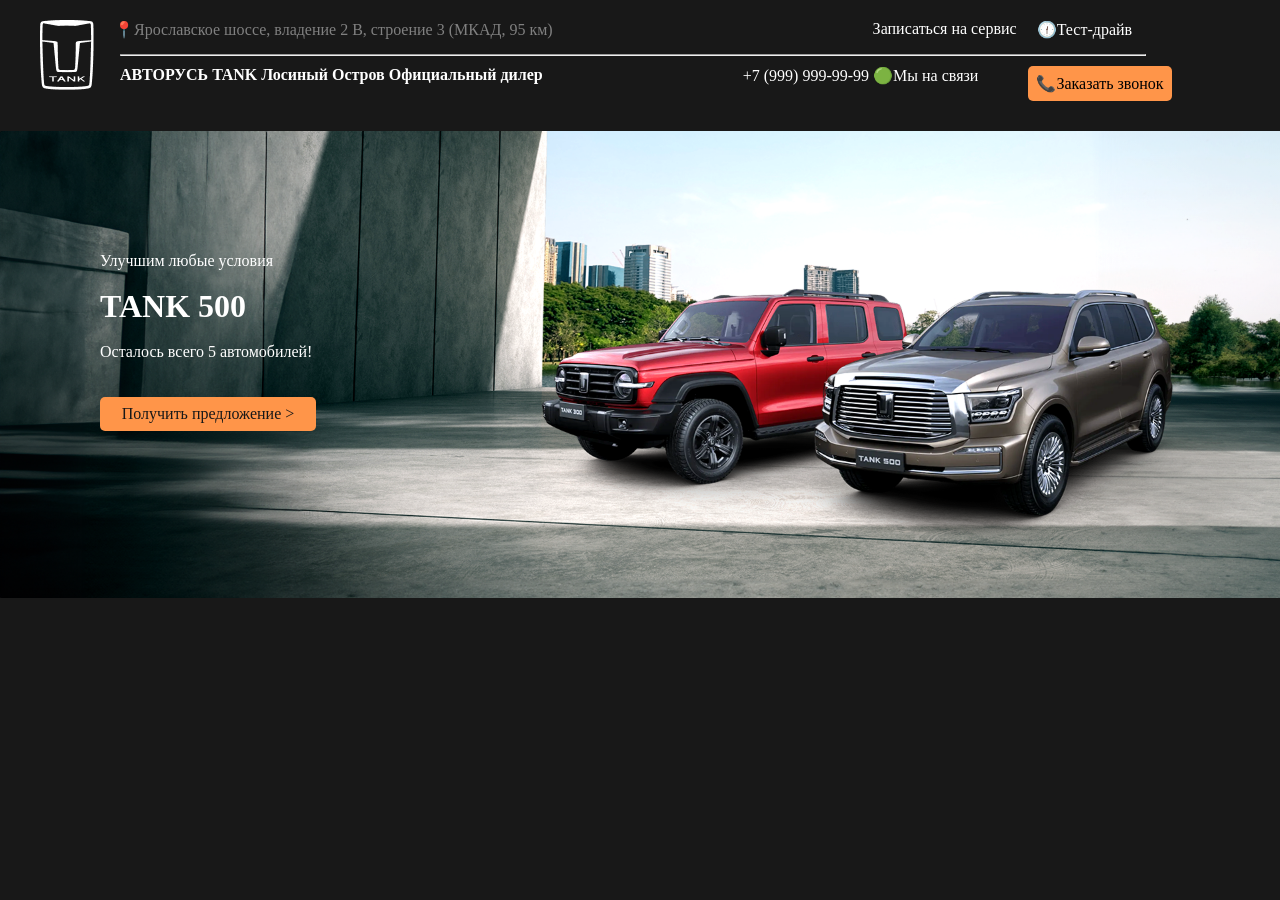
==== day5.html @ d33e3de3 "first commit" ====
<!DOCTYPE html>
<html lang="en">
<head>
    <meta charset="UTF-8">
    <meta name="viewport" content="width=device-width, initial-scale=1.0">
    <title>Document</title>
    <link rel="stylesheet" href="./day5.css">
</head>
<body>
    <div class="tank">
    <div>
        <img class="img1" src="./logo.445e7b59 1.png" alt="">
    </div>
    <div>
        <p class="shose">📍Ярославское шоссе, владение 2 В, строение 3 (МКАД, 95 км)</p>
    </div>
    <div class="ikon">
        <h1>≡</h1>
    </div>
    <div class="testdrive">
        <p>Записаться на сервис</p>
        <p>🕧Тест-драйв</p>
    </div>
    </div>
    <hr>
    <div class="avtorus">
        <div class="avto">
            <h4>АВТОРУСЬ TANK Лосиный Остров Официальный дилер</h3>
        </div>
        <div class="tel">
            <p>+7 (999) 999-99-99 🟢Мы на связи</p>
        </div>
        <div class="call">
          <p>📞Заказать звонок</p>
        </div>
    </div>
    <div class="bigimg">
        <img width="100%" src="./image 285.png" alt="">
    </div>
    <div class="buton">
        <p>Улучшим любые условия</p>
        <br>
        <h1>TANK 500</h1>
        <br>
        <p>Осталось всего 5 автомобилей!</p>
        <br>
        <br>
        <p class="color">Получить предложение > </p>
    </div>
</body>
</html>
---- day5.css ----
*
{
    margin: 0;
}
body
{
    background-color: #181818;
    color: white;
}
.tank
{
    display: flex;
    margin-top: 20px;
    margin-left: 40px;
    gap: 20px;
}
.shose
{
    color: grey;
}
.testdrive
{
    display: flex;
    gap: 20px;
    margin-left: 300px;
}
hr
{
    margin-top: -40px;
    width: 80%;
    margin-left: 120px;
    color: rgb(50, 49, 49);
}
.img1
{}
.avtorus
{
    display: flex;
    margin-left: 120px;
    margin-top: 10px;
}
.avto
{
}
.tel
{
    margin-left: 200px;
}
.call
{
    margin-left: 50px;
    background-color: #FF9549;
    color: black;
    text-align: center;
    border-radius: 5px;
    padding: 8px;
}
.ikon
{
    display: none;
}
.bigimg
{
    margin-top: 30px;
}
.color
{
    color: #181818;
    background-color: #FF9549;
    padding: 8px;
    border-radius: 5px;
    text-align: center;
    width: 200px;
}
.buton
{
    position: absolute;
    margin-top: -350px;
    margin-left: 100px;
}



@media (max-width:510px) 
{
    .shose
    {
        display: none;
    }
    hr
    {
        display: none;
    }
    .call
    {
        display: none;
    }
    .testdrive
    {
        display: none;
    }
    .tel
    {
        display: none;
    }
    .avto
    {
        margin-top: -60px;
        margin-left: -30px;
        font-size: 13px;
    }
    .img1
    {
        width: 40px;
        margin-left: -20px;
    }
    .ikon
    {
        display: block;
        font-size: 30px;
        margin-left: 236px;
        margin-top: -10px;
    }
    .buton
    {
        margin-top: 30px;
        margin-left: 30px;
    }
}
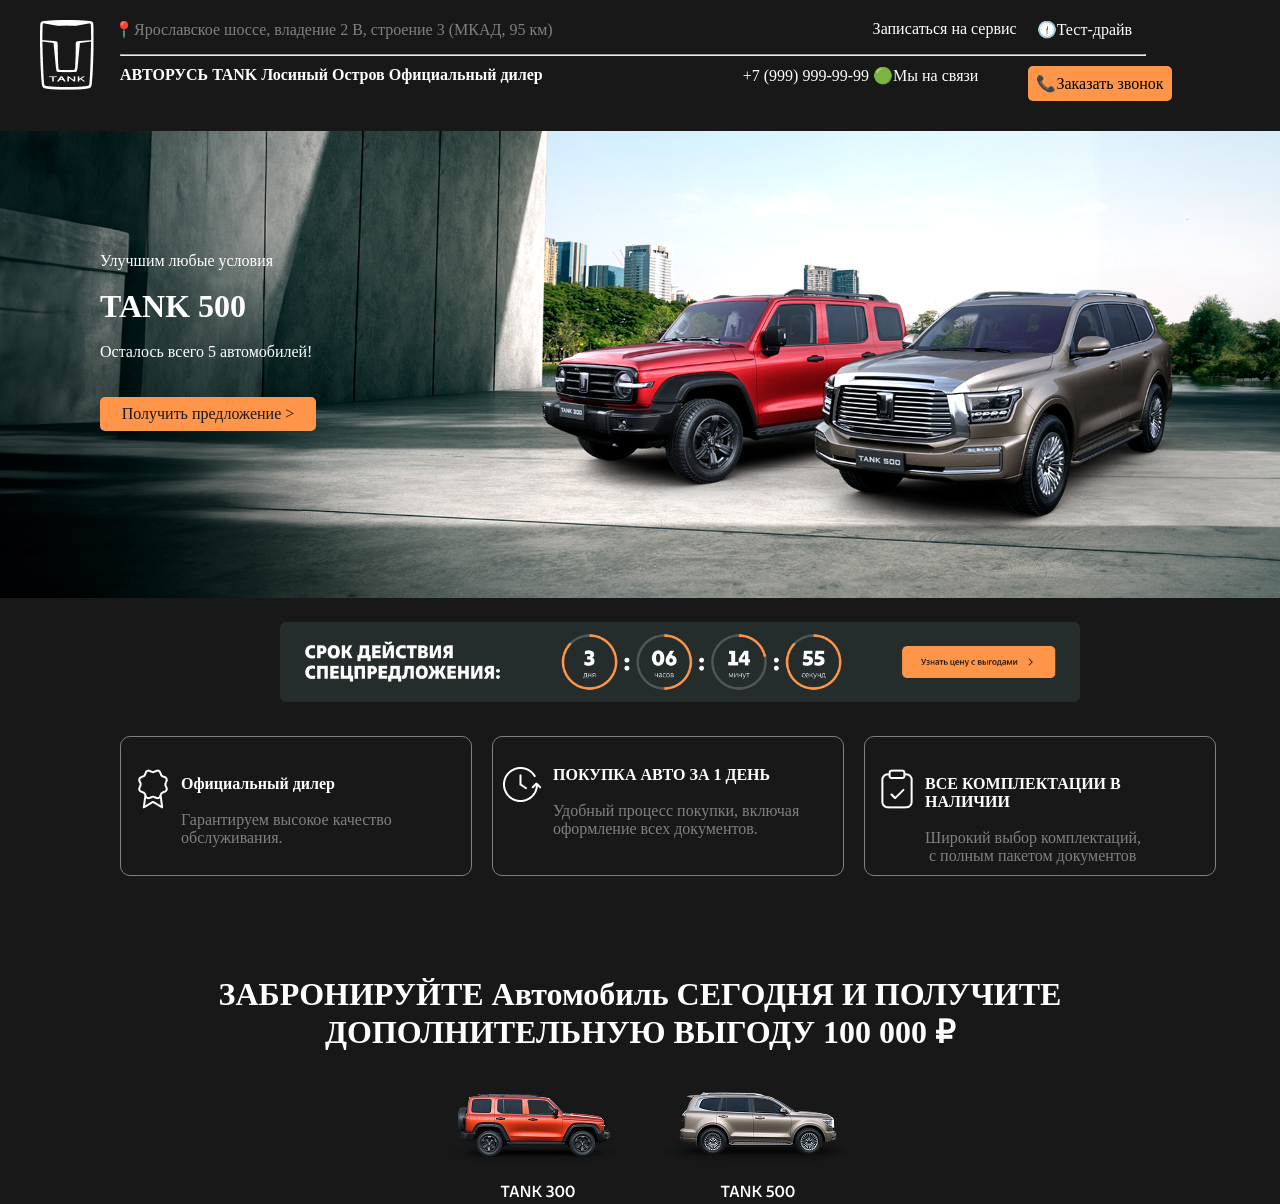
==== commit 5209984b: "sekond commit" ====
--- a/day5.html
+++ b/day5.html
@@ -47,5 +47,35 @@
         <br>
         <p class="color">Получить предложение > </p>
     </div>
+    <div>
+        <img class="skorost" width=800px src="./Frame 6149.png" alt="">
+    </div>
+    <div class="boxses">
+         <div class="box">
+          <img style="margin-top: 20px;" src="./award-03.png" alt="">
+          <h4 style="margin-left: 50px;margin-top: -40px;">Официальный дилер</h4>
+          <br>
+          <p style="color: grey;margin-left: 50px;">Гарантируем высокое качество <br>обслуживания.</p>
+         </div>
+          <div class="box">
+          <img style="margin-top: 20px;" src="./Icon.png" alt="">
+          <h4 style="margin-left: 50px;margin-top: -40px;">ПОКУПКА АВТО ЗА 1 ДЕНЬ</h4>
+          <br>
+          <p style="color: grey;margin-left: 50px;">Удобный процесс покупки, включая <br> оформление всех документов.</p>
+         </div>
+          <div class="box">
+          <img style="margin-top: 20px;" src="./clipboard-check.png" alt="">
+          <h4 style="margin-left: 50px;margin-top: -40px;">ВСЕ КОМПЛЕКТАЦИИ В НАЛИЧИИ</h4>
+          <br>
+          <p style="color: grey;margin-left: 50px;">Широкий выбор комплектаций,<br>  +с полным пакетом документов</p>
+         </div>
+    </div>
+    <div class="textavto">
+        <h1>ЗАБРОНИРУЙТЕ Автомобиль СЕГОДНЯ И ПОЛУЧИТЕ <br> ДОПОЛНИТЕЛЬНУЮ ВЫГОДУ 100 000 ₽</h1>
+    </div>
+    <div class="twocar">
+        <img src="./Frame 6156.png" alt="">
+    </div>
 </body>
 </html>
--- a/day5.css
+++ b/day5.css
@@ -78,6 +78,34 @@
     margin-top: -350px;
     margin-left: 100px;
 }
+.skorost
+{
+    margin-left: 280px;
+    margin-top: 20px;
+}
+.boxses
+{
+    display: flex;
+    margin-left: 120px;
+    gap: 20px;
+    margin-top: 30px;
+}
+.box
+{
+    border: 1px solid grey;
+    width: 330px;
+    border-radius: 10px;
+    padding: 10px;
+}
+.textavto
+{
+    text-align: center;
+    margin-top: 100px;
+}
+.twocar
+{
+    margin-top: 20px;
+}
 
 
 
@@ -126,4 +154,26 @@
         margin-top: 30px;
         margin-left: 30px;
     }
+    .skorost
+    {
+        position: absolute;
+        margin-top: 250px;
+        margin-left: 10px;
+        width: 380px;
+    }
+    .boxses
+    {
+        display: block;
+        margin-top: 350px;
+        margin-left: 30px;
+        display: flex;
+        flex-direction: column;
+        row-gap: 20px;
+    }
+    .twocar
+    {
+        margin-left: -450px;
+        width: 30px;
+        position: sticky;
+    }
 }
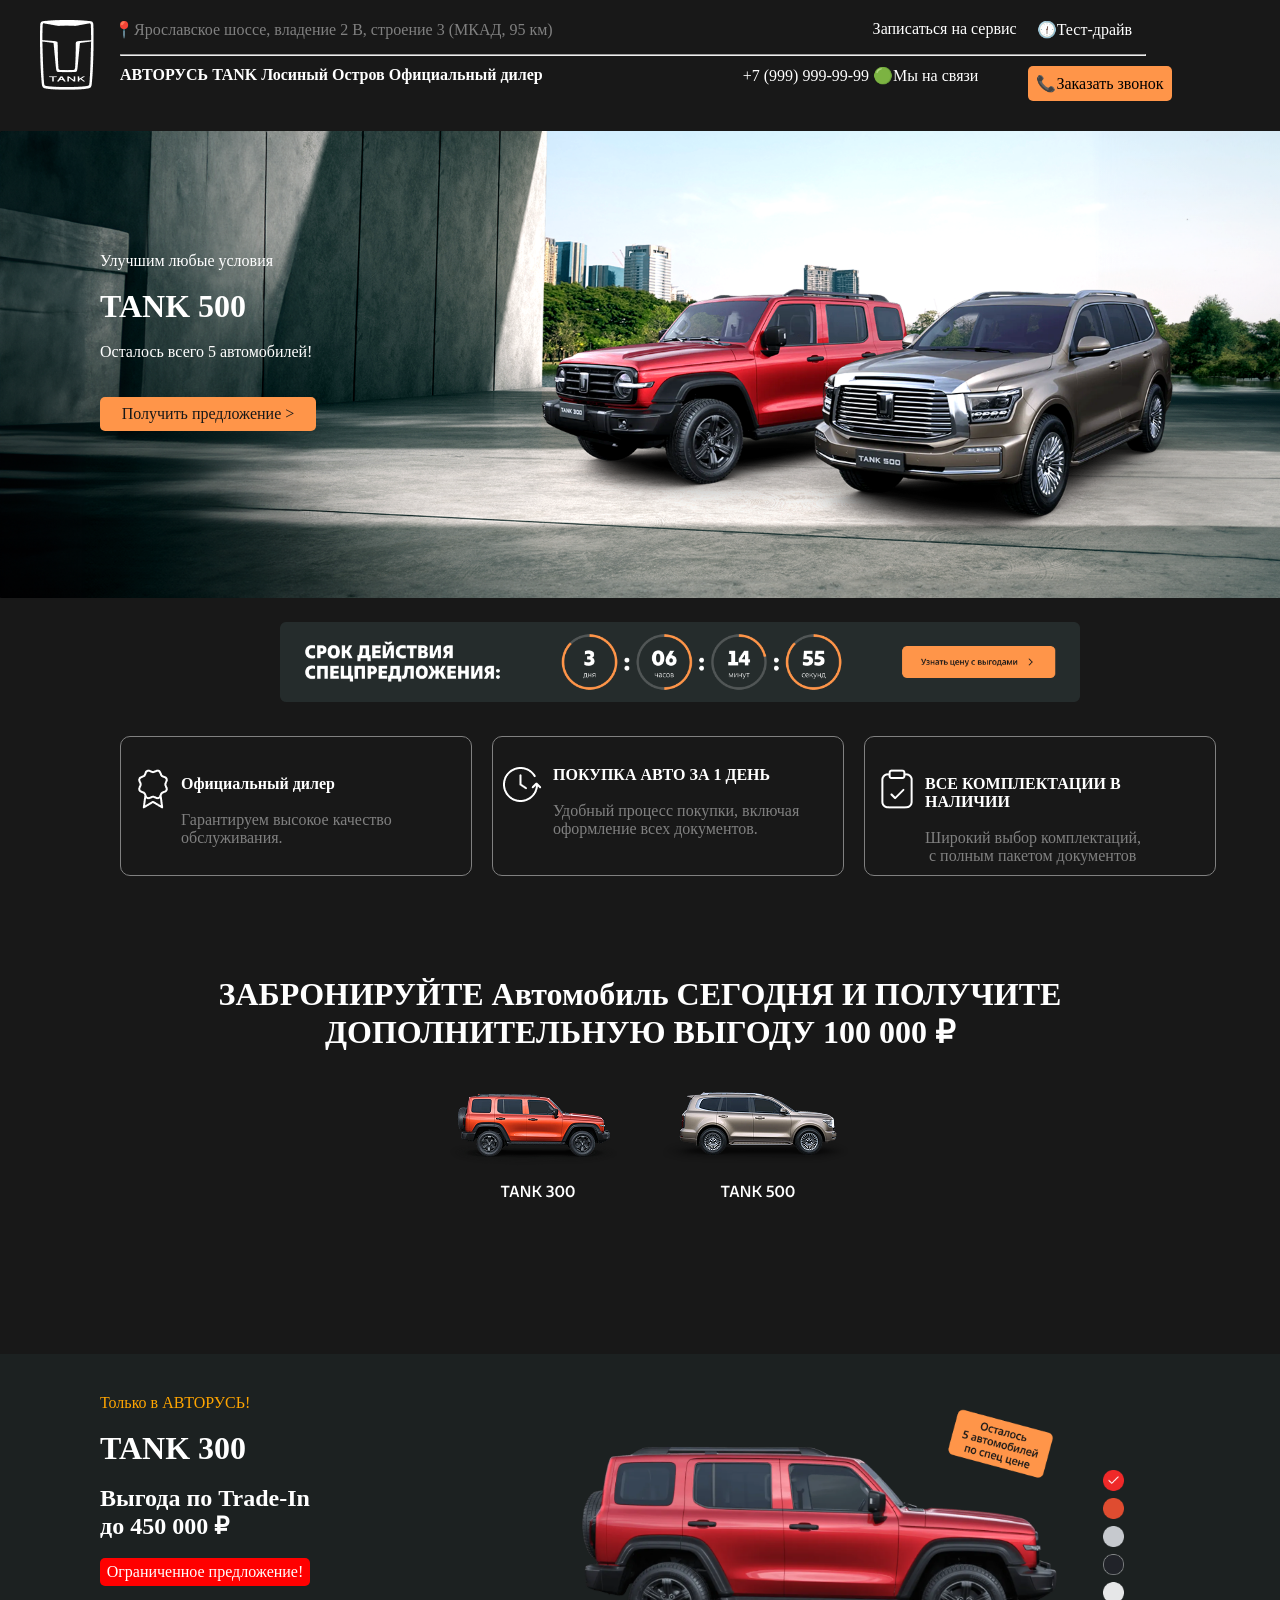
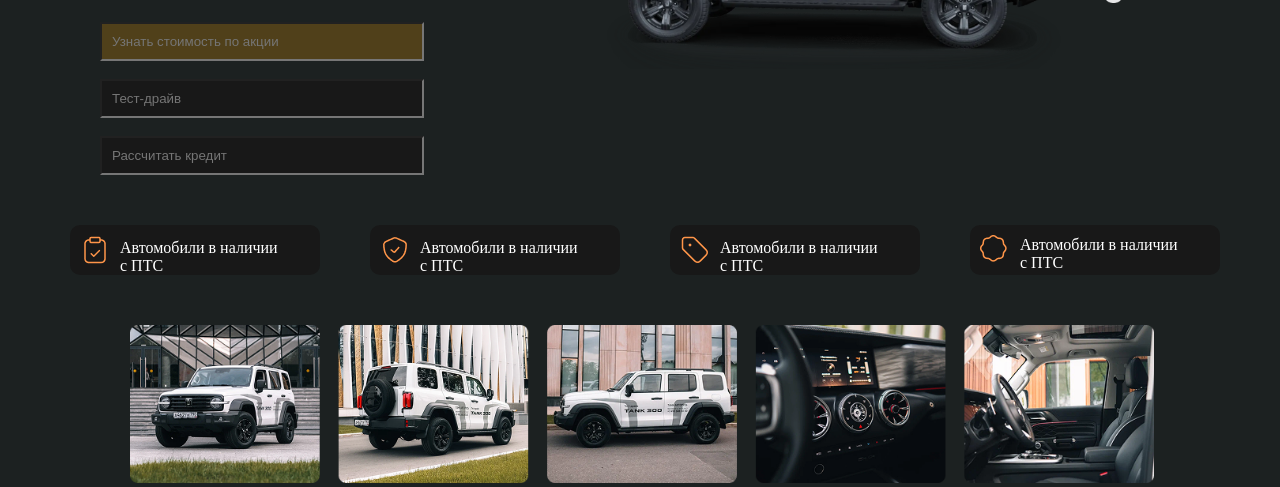
==== commit 04a917d3: "third commit" ====
--- a/day5.html
+++ b/day5.html
@@ -77,5 +77,56 @@
     <div class="twocar">
         <img src="./Frame 6156.png" alt="">
     </div>
+    <div style="background-color: #1C2121;">
+    <div class="tank300">
+      <div style="margin-top: 40px;">
+        <p style="color: orange;">Только в АВТОРУСЬ!</p>
+        <br>
+        <h1>TANK 300</h1>
+        <br>
+        <h2>Выгода по Trade-In <br>до 450 000 ₽ </h2>
+        <br>
+        <p class="redtext">Ограниченное предложение!</p>
+        <br>
+        <br>
+        <input style="background-color: rgba(255, 166, 0, 0.226);color: black" type="text"  placeholder="Узнать стоимость по акции">
+        <br>
+        <br>
+        <input type="text" placeholder="Тест-драйв">
+        <br>
+        <br>
+        <input type="text" placeholder="Рассчитать кредит">
+      </div>
+      <div>
+        <img class="imgcar" width="600px" src="./300.png" alt="">
+      </div>
+    </div>
+    <div class="cardsflex">
+        <div class="cards">
+            <img style="margin-left: 10px;margin-top: 10px;" src="./clipboard-check (1).png" alt="">
+            <p style="margin-left: 50px;margin-top: -30px;">Автомобили в наличии <br>с ПТС</p>
+        </div>
+         <div class="cards">
+            <img style="margin-left: 10px;margin-top: 10px;" src="./certificate (1).png" alt="">
+            <p style="margin-left: 50px;margin-top: -30px;">Автомобили в наличии <br>с ПТС</p>
+        </div>
+         <div class="cards">
+            <img style="margin-left: 10px;margin-top: 10px;" src="./tag-01.png" alt="">
+            <p style="margin-left: 50px;margin-top: -30px;">Автомобили в наличии <br>с ПТС</p>
+        </div>
+         <div class="cards">
+            <img style="margin-left: 10px;margin-top: 10px;" src="./Star 6.png" alt="">
+            <p style="margin-left: 50px;margin-top: -30px;">Автомобили в наличии <br>с ПТС</p>
+        </div>
+    </div>
+    <div>
+       <img width="80%" class="imegs" src="./Frame 6299.png" alt="">
+    </div>
+    <div class="none">
+        <img width="100px" src="./image 285 (1).png" alt="">
+        <img width="100px" src="./image 286.png" alt="">
+        <img width="100px" src="./image 287.png" alt="">
+    </div>
+  
 </body>
 </html>
--- a/day5.css
+++ b/day5.css
@@ -106,6 +106,60 @@
 {
     margin-top: 20px;
 }
+.tank300
+{
+display: flex;
+margin-top: 150px;
+margin-left: 100px;
+gap: 100px;
+}
+.imgcar
+{
+    margin-top: 50px;
+}
+.redtext
+{
+    background-color: red;
+    padding: 5px;
+    text-align: center;
+    border-radius: 5px;
+    width: 200px;
+}
+input
+{
+    padding: 10px;
+    width: 300px;
+    background-color: #181818;
+}
+.cardsflex
+{
+    display: flex;
+    margin-left: 70px;
+    gap: 50px;
+    margin-top: 50px;
+}
+.cards
+{
+    background-color: #181818;
+    border-radius: 10px;
+    width: 250px;
+}
+.imegs
+{
+    margin-top: 50px;
+    margin-left: 130px;
+}
+.none
+{
+    display: none;
+}
+.texts
+{
+    text-align: center;
+    margin-top: 100px;
+}
+
+
 
 
 
@@ -176,4 +230,31 @@
         width: 30px;
         position: sticky;
     }
+    .tank300
+    {
+        display: block;
+        margin-left: 40px;
+    }
+    .imgcar
+    {
+        margin-left: -70px;
+        width: 400px;
+    }
+    .cardsflex
+    {
+        display: block;
+        display: flex;
+        flex-direction: column;
+        row-gap: 20px;
+    }
+    .imegs
+    {
+        display: none;
+    }
+    .none
+    {
+        display: block;
+        margin-left: 40px;
+        margin-top: 40px;
+    }
 }
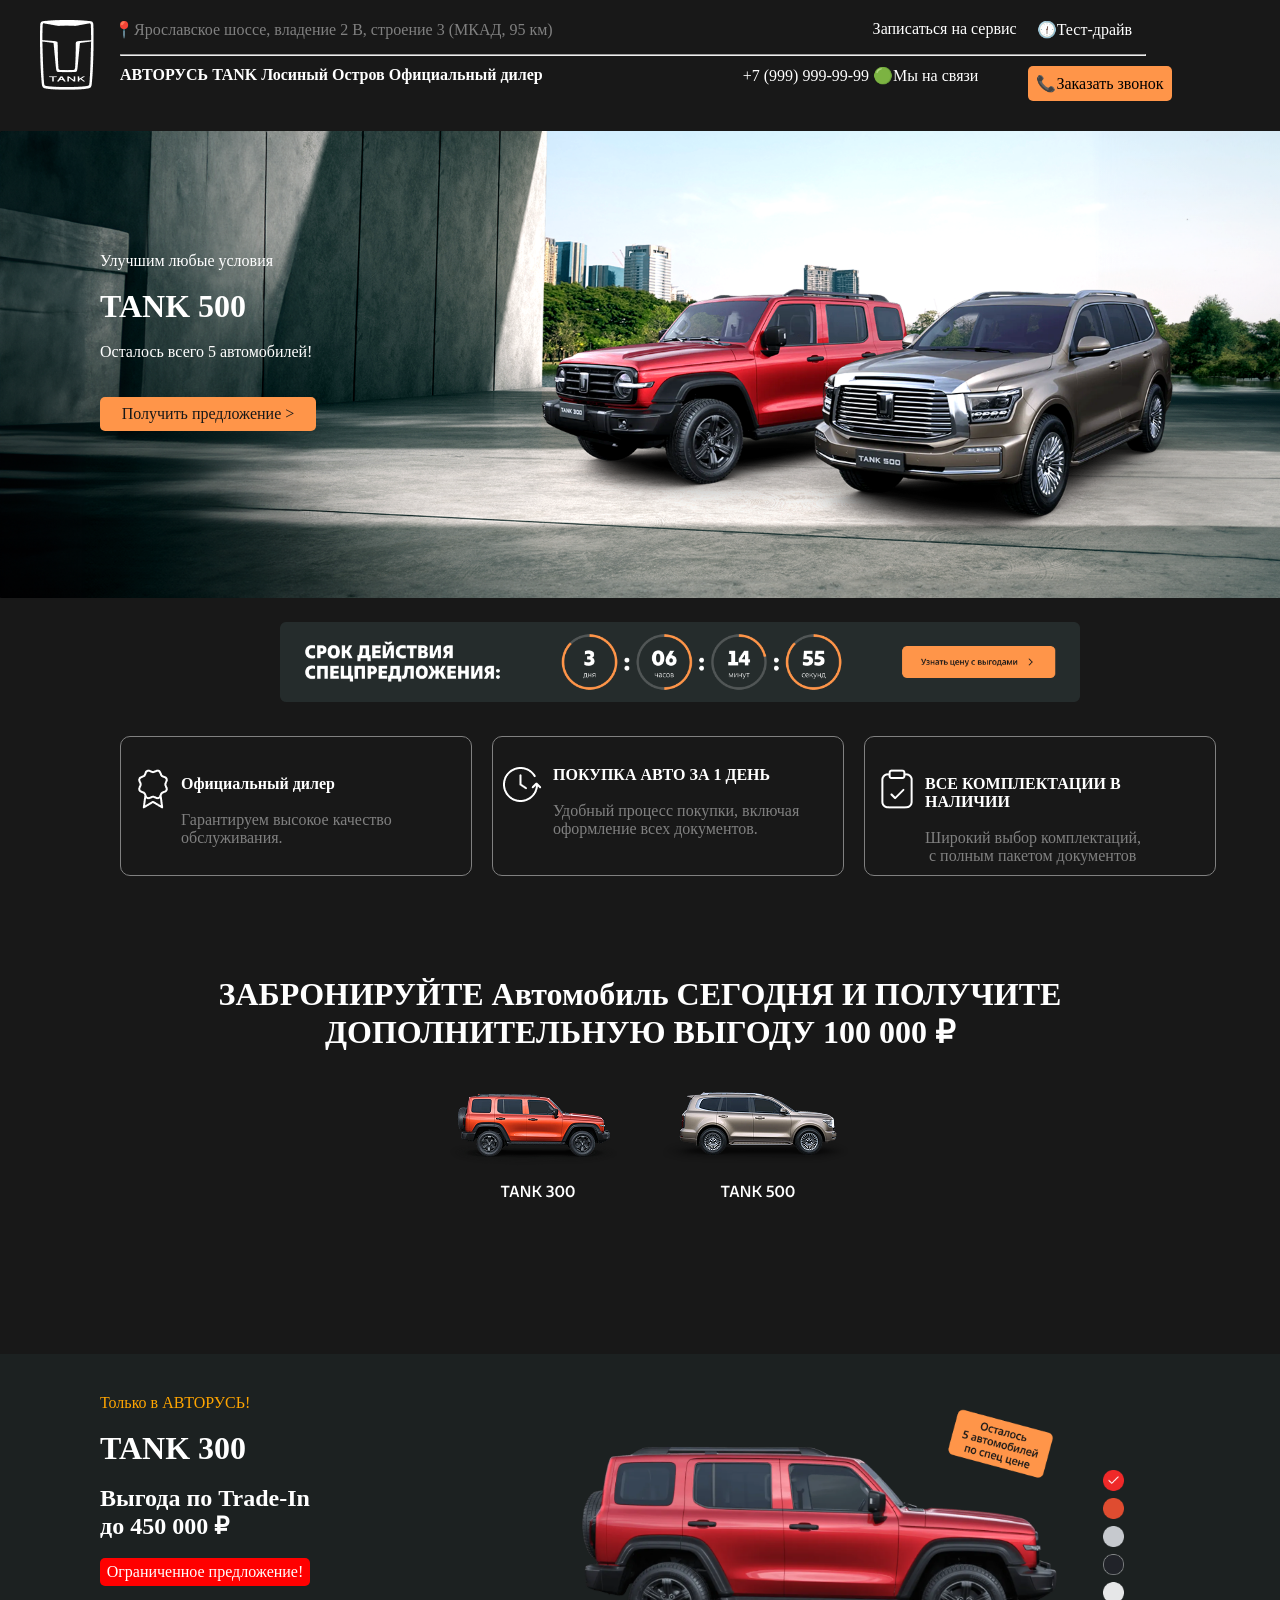
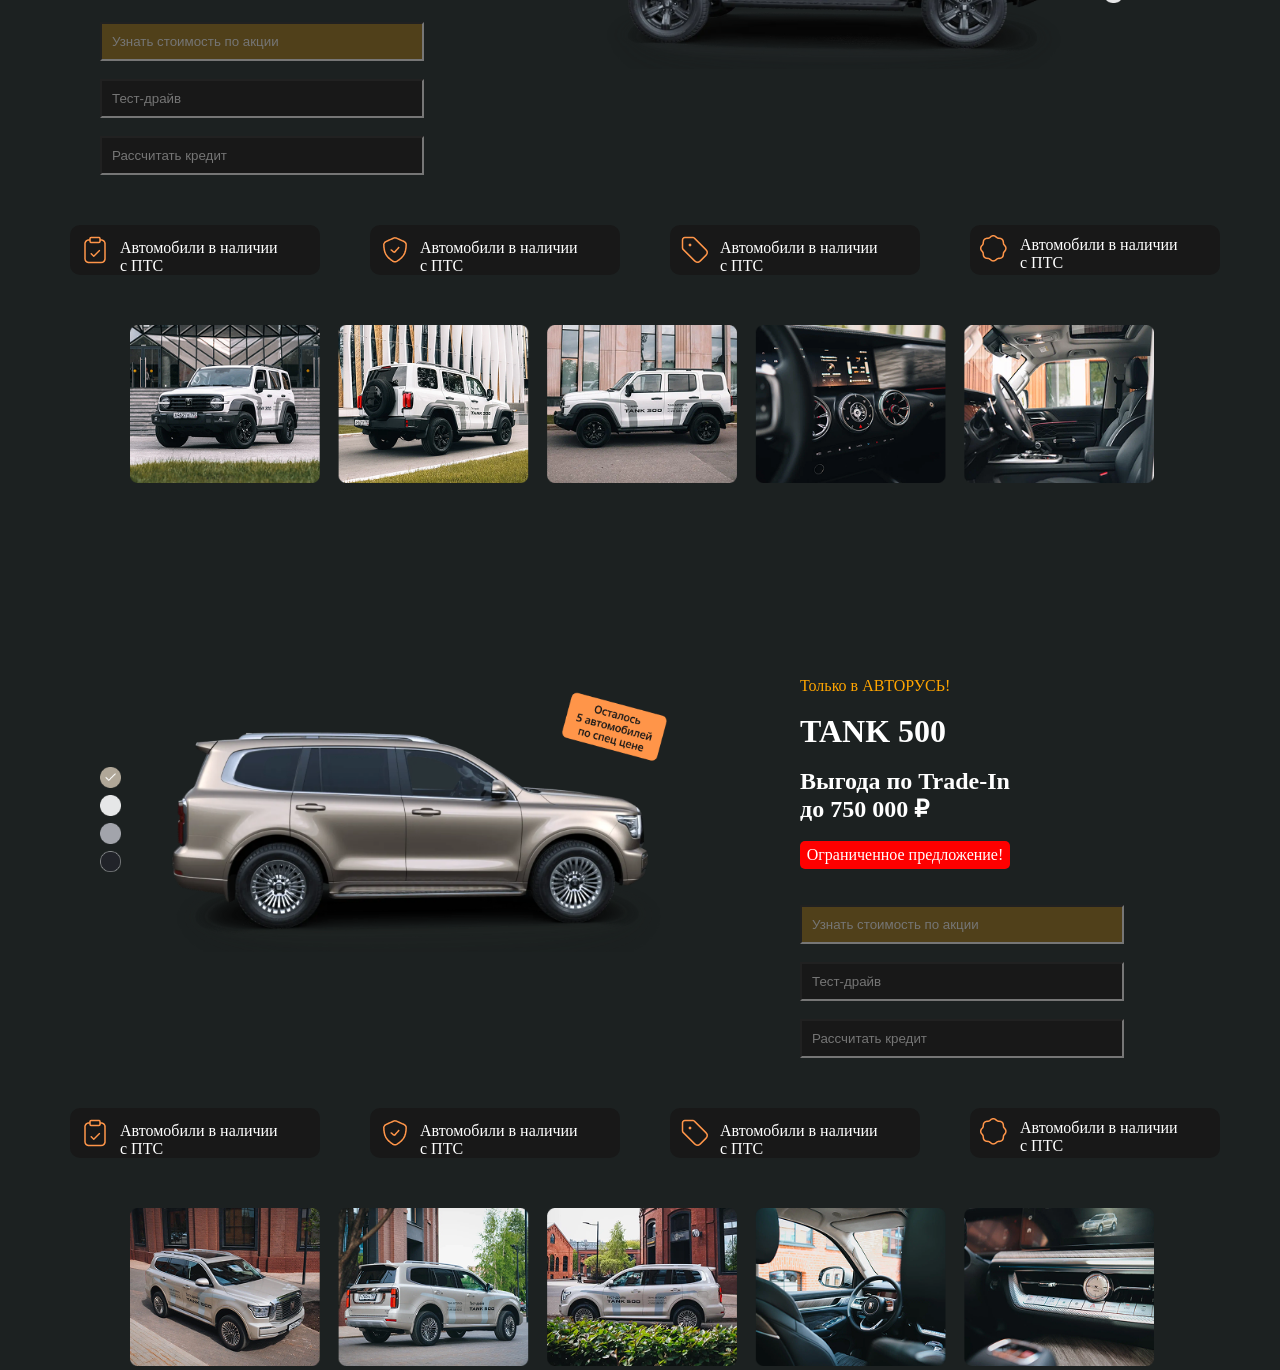
==== commit 452515e1: "fourt commit" ====
--- a/day5.html
+++ b/day5.html
@@ -127,6 +127,59 @@
         <img width="100px" src="./image 286.png" alt="">
         <img width="100px" src="./image 287.png" alt="">
     </div>
+     <div style="background-color: #1C2121;">
+    <div class="tank300">
+      <div>
+        <img class="imgcar" width="600px" src="./500.png" alt="">
+      </div>
+       <div style="margin-top: 40px;">
+        <p style="color: orange;">Только в АВТОРУСЬ!</p>
+        <br>
+        <h1>TANK 500</h1>
+        <br>
+        <h2>Выгода по Trade-In <br>до 750 000 ₽ </h2>
+        <br>
+        <p class="redtext">Ограниченное предложение!</p>
+        <br>
+        <br>
+        <input style="background-color: rgba(255, 166, 0, 0.226);color: black" type="text"  placeholder="Узнать стоимость по акции">
+        <br>
+        <br>
+        <input type="text" placeholder="Тест-драйв">
+        <br>
+        <br>
+        <input type="text" placeholder="Рассчитать кредит">
+      </div>
+    </div>
+    <div class="cardsflex">
+        <div class="cards">
+            <img style="margin-left: 10px;margin-top: 10px;" src="./clipboard-check (1).png" alt="">
+            <p style="margin-left: 50px;margin-top: -30px;">Автомобили в наличии <br>с ПТС</p>
+        </div>
+         <div class="cards">
+            <img style="margin-left: 10px;margin-top: 10px;" src="./certificate (1).png" alt="">
+            <p style="margin-left: 50px;margin-top: -30px;">Автомобили в наличии <br>с ПТС</p>
+        </div>
+         <div class="cards">
+            <img style="margin-left: 10px;margin-top: 10px;" src="./tag-01.png" alt="">
+            <p style="margin-left: 50px;margin-top: -30px;">Автомобили в наличии <br>с ПТС</p>
+        </div>
+         <div class="cards">
+            <img style="margin-left: 10px;margin-top: 10px;" src="./Star 6.png" alt="">
+            <p style="margin-left: 50px;margin-top: -30px;">Автомобили в наличии <br>с ПТС</p>
+        </div>
+    </div>
+    <div>
+       <img width="80%" class="imegs" src="./Frame 6299 (1).png" alt="">
+    </div>
+    <div class="none">
+        <img width="100px" src="./image 285 (1).png" alt="">
+        <img width="100px" src="./image 286.png" alt="">
+        <img width="100px" src="./image 287.png" alt="">
+    </div>
+    </div>
   
+
+    </div>
 </body>
 </html>
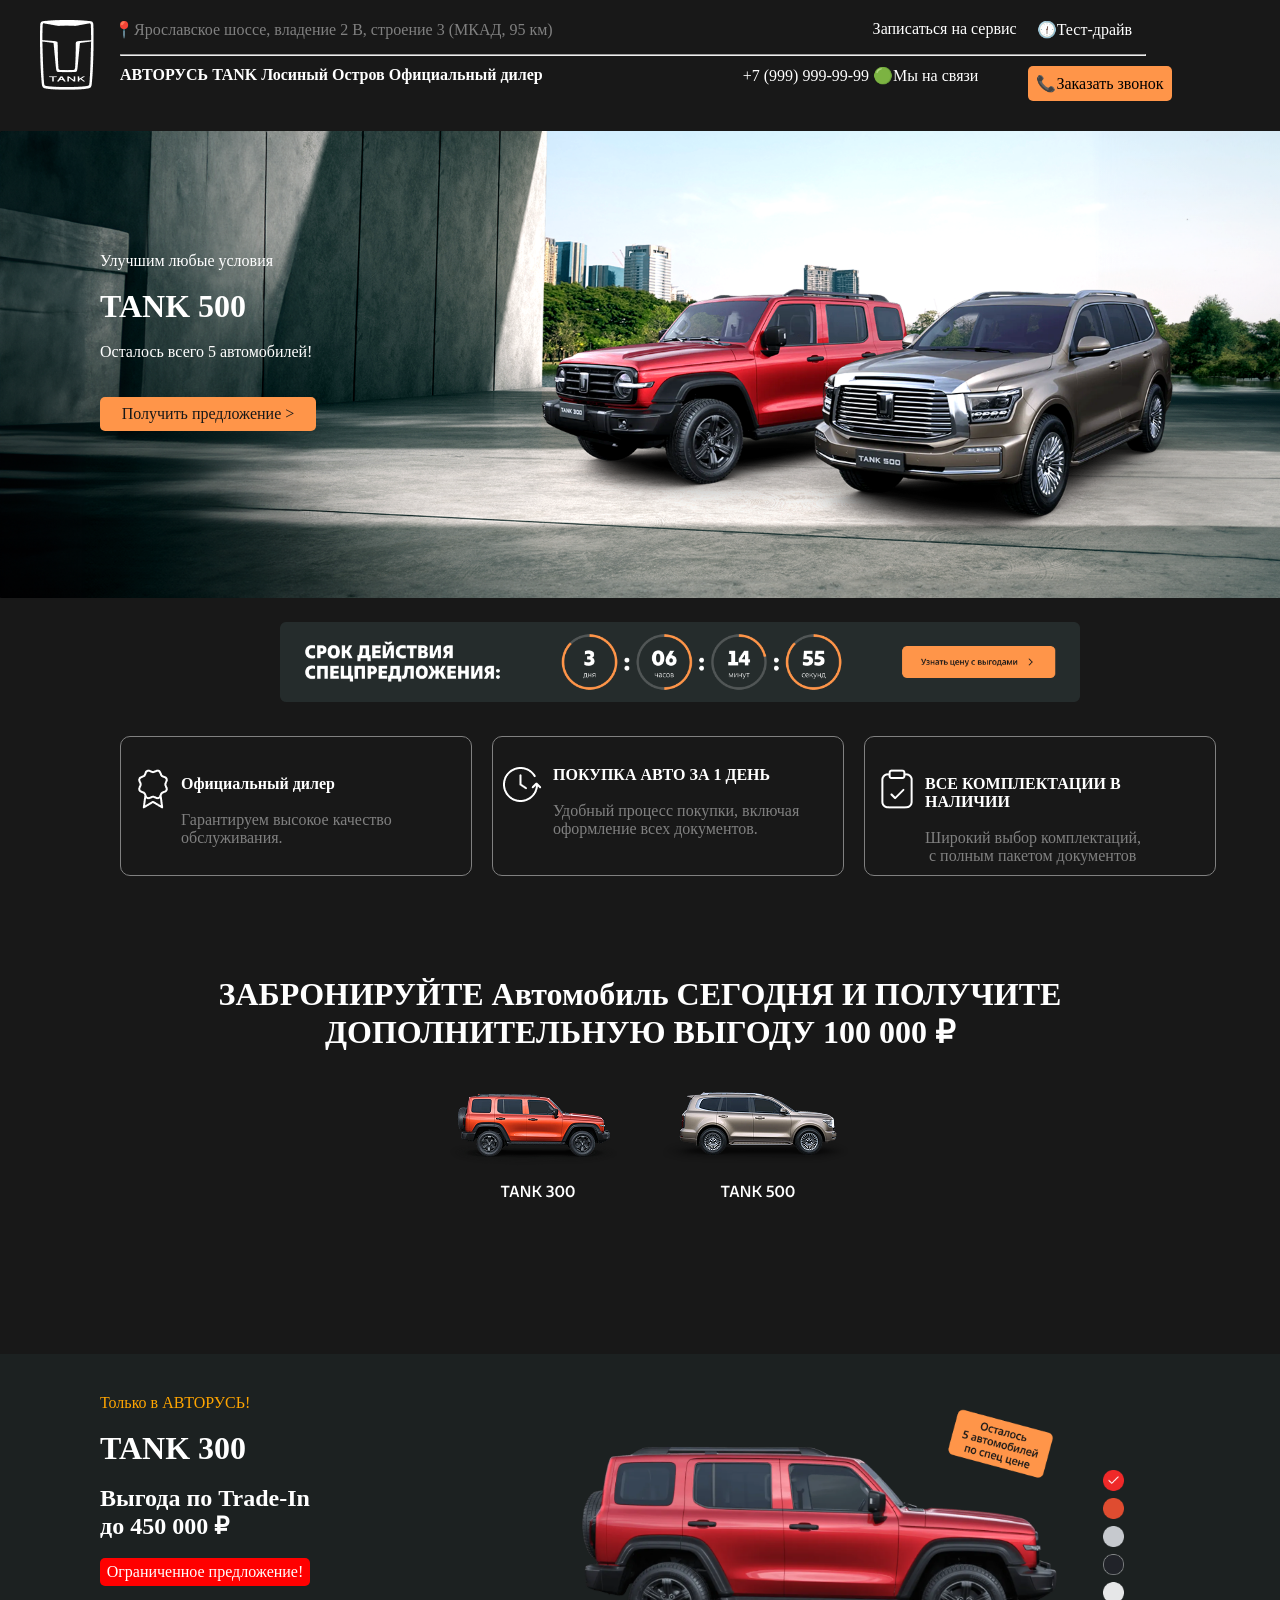
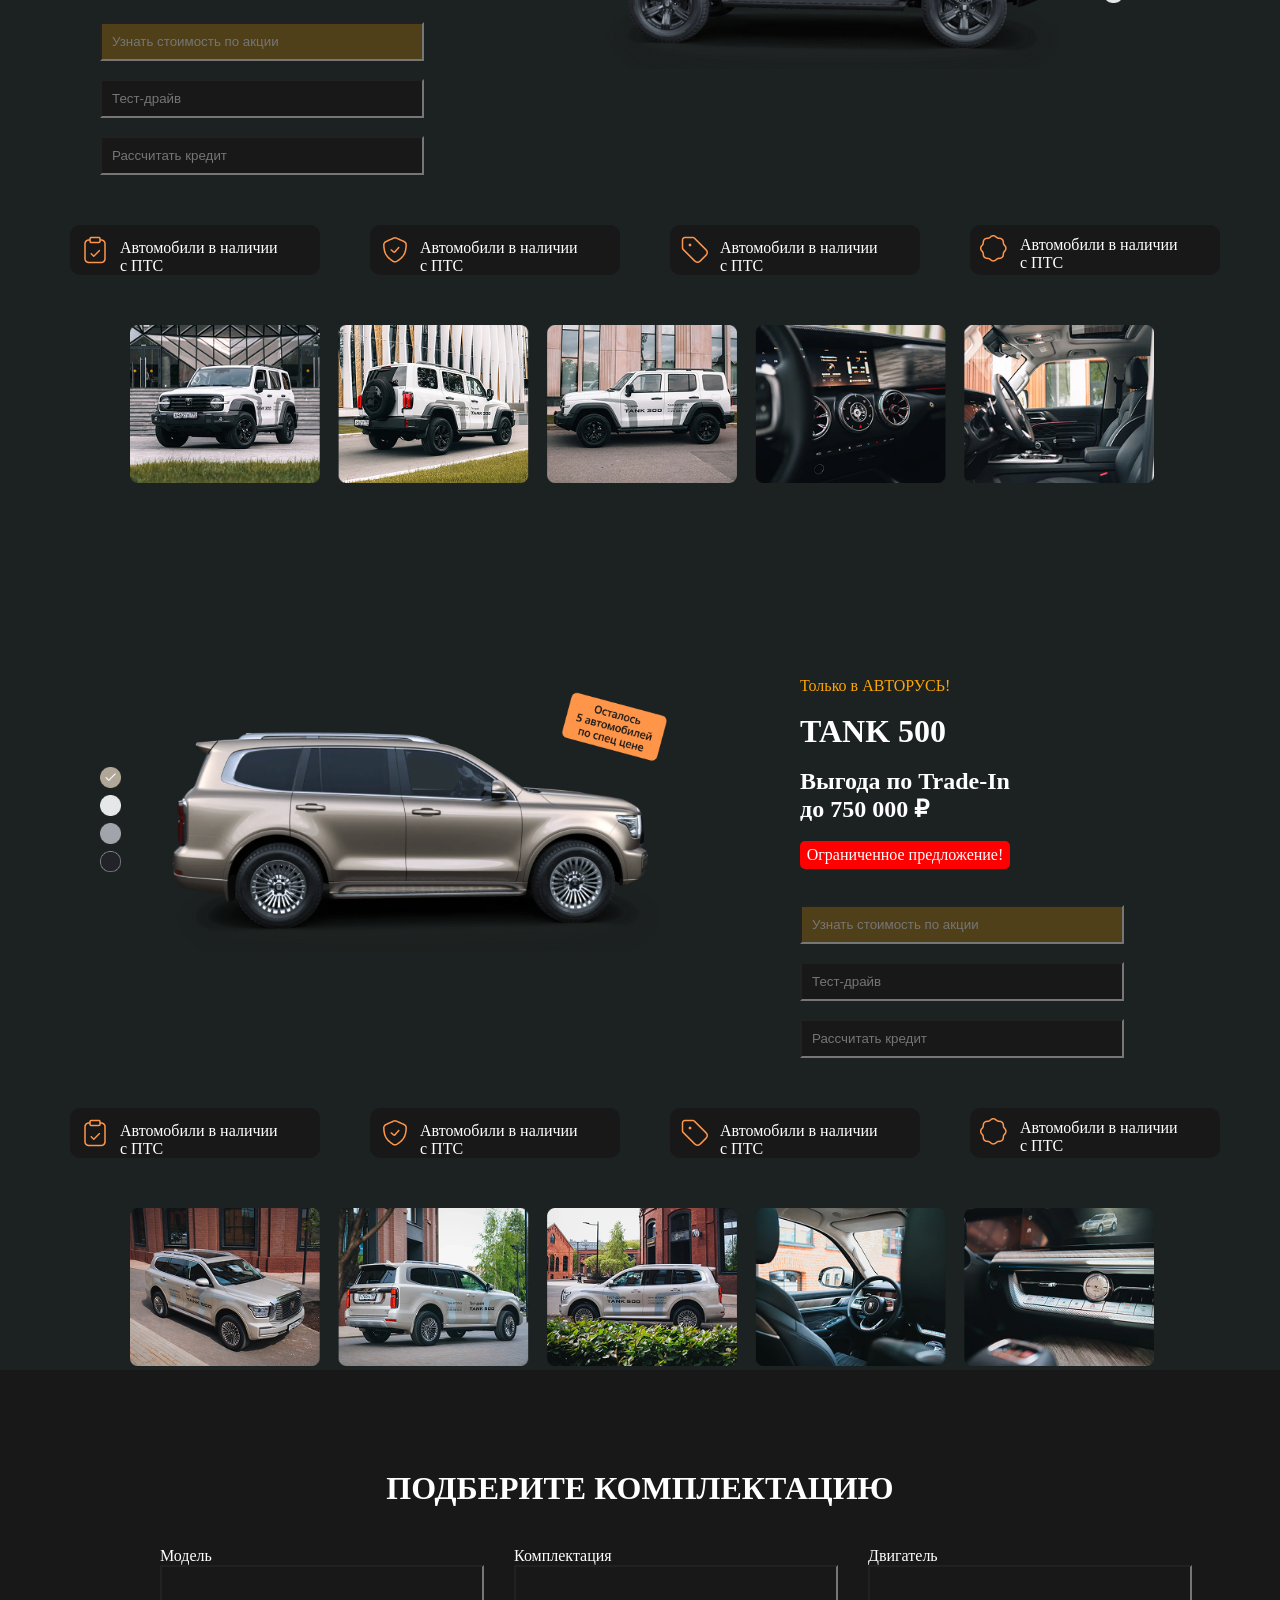
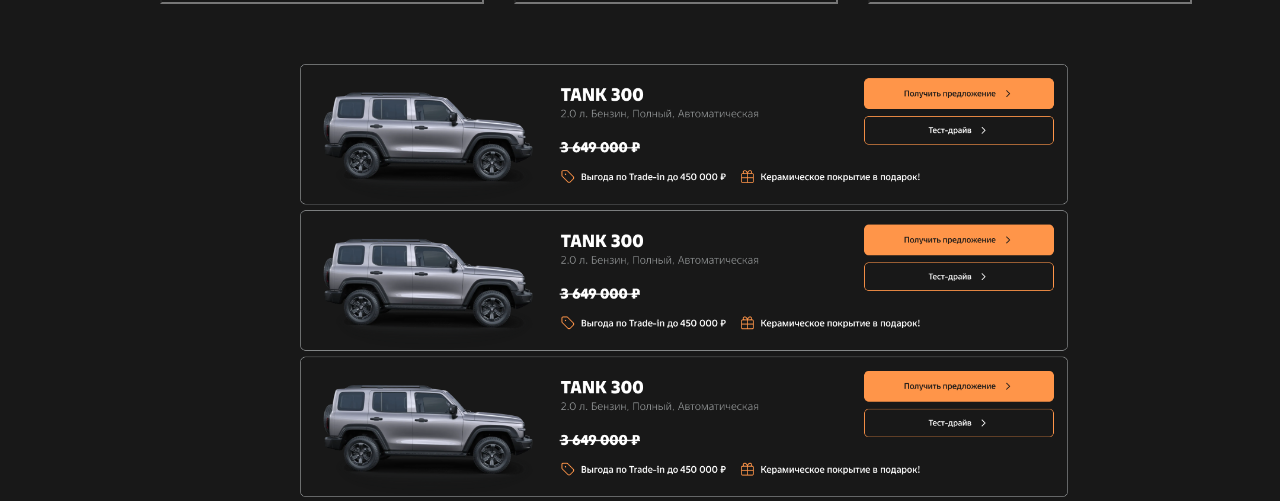
==== commit fa7e9c1e: "fifth commit" ====
--- a/day5.html
+++ b/day5.html
@@ -178,8 +178,29 @@
         <img width="100px" src="./image 287.png" alt="">
     </div>
     </div>
-  
-
+    </div>
+    <div class="texts">
+        <h1>ПОДБЕРИТЕ КОМПЛЕКТАЦИЮ</h1>
+    </div>
+    <div class="inflex1">
+     <div>
+        <label>Модель</label>
+        <br>
+        <input type="text">
+     </div>
+     <div>
+        <label>Комплектация</label>
+        <br>
+        <input type="text">
+     </div>
+     <div>
+        <label>Двигатель</label>
+        <br>
+        <input type="text">
+     </div>
+    </div>
+    <div>
+        <img class="jeep" width="60%" src="./Frame 6234.png" alt="">
     </div>
 </body>
 </html>
--- a/day5.css
+++ b/day5.css
@@ -157,6 +157,18 @@
 {
     text-align: center;
     margin-top: 100px;
+}
+.inflex1
+{
+    display: flex;
+    margin-left: 160px;
+    gap: 30px;
+    margin-top: 40px;
+}
+.jeep
+{
+    margin-top: 60px;
+    margin-left: 300px;
 }
 
 
@@ -257,4 +269,17 @@
         margin-left: 40px;
         margin-top: 40px;
     }
+    .inflex1
+    {
+        display: block;
+        margin-left: 40px;
+        display: flex;
+        flex-direction: column;
+        row-gap: 20px;
+    }
+    .jeep
+    {
+        width: 380px;
+        margin-left: -0;
+    }
 }
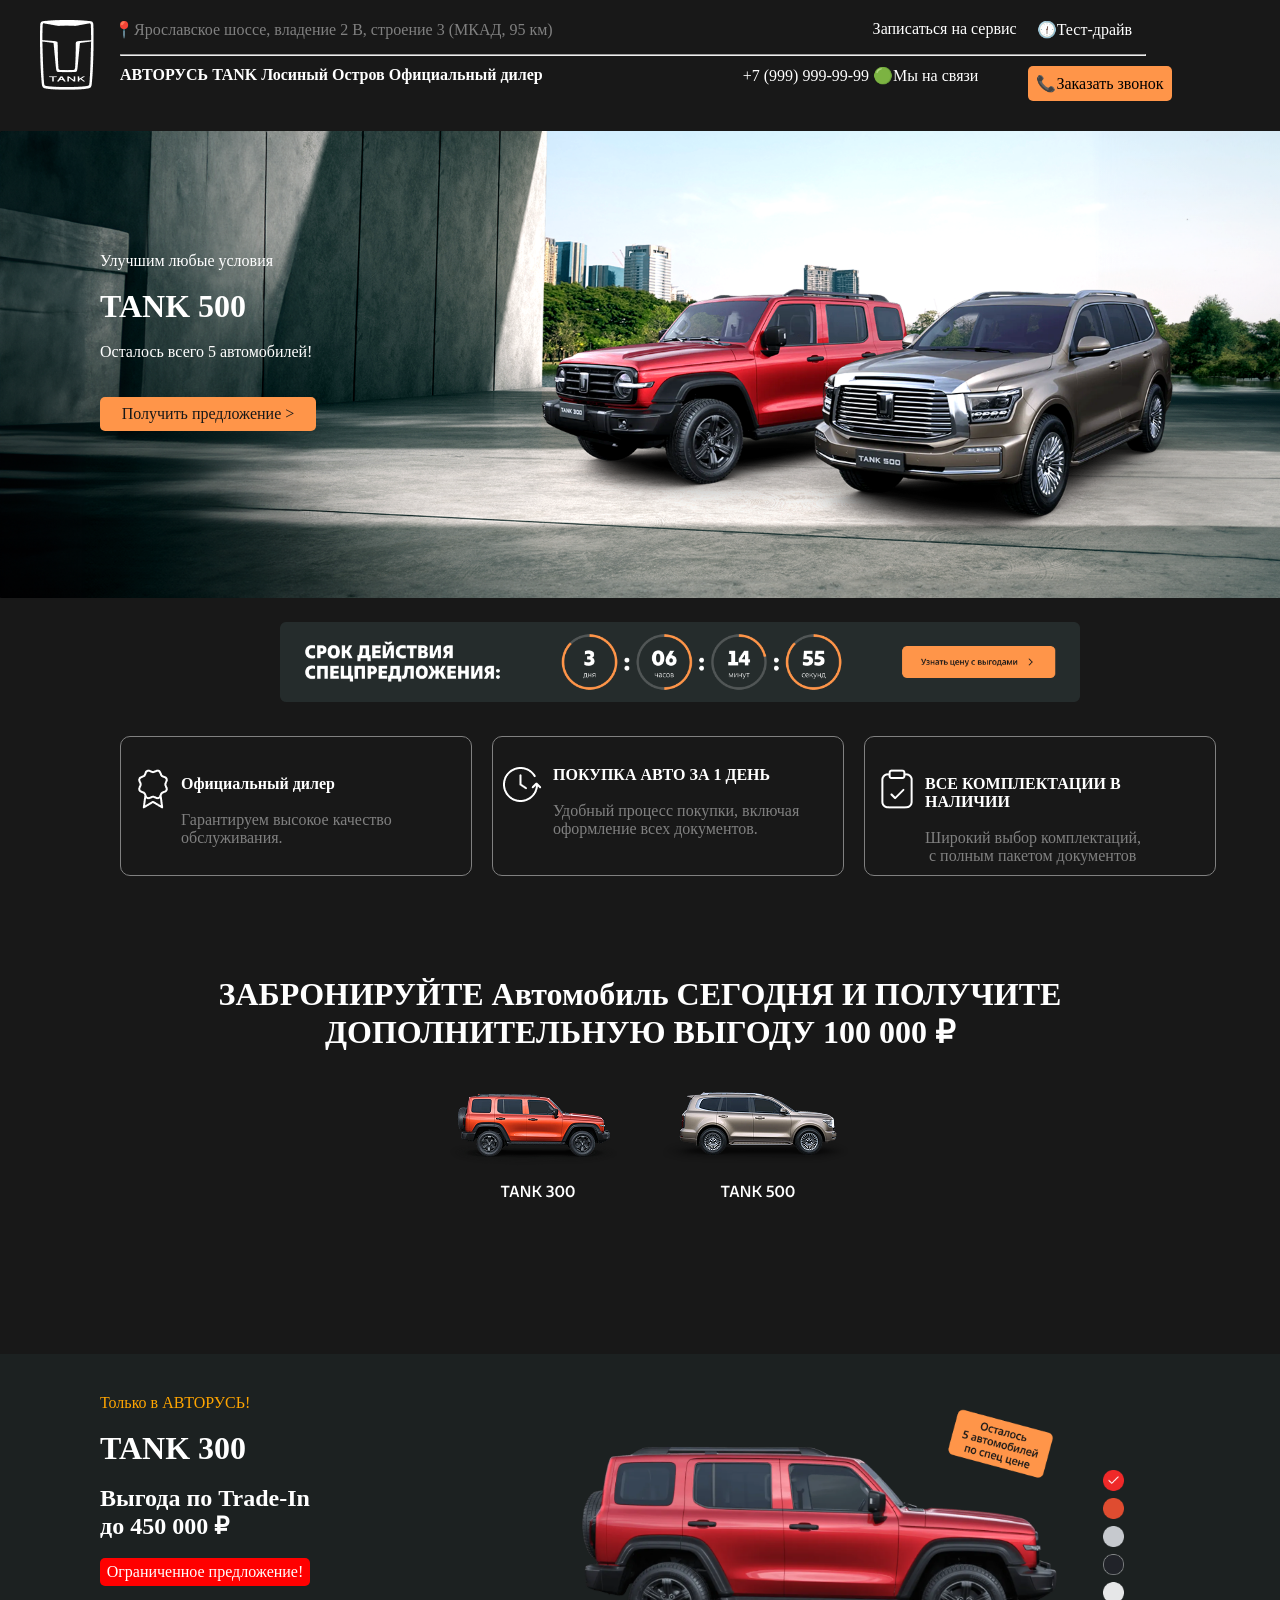
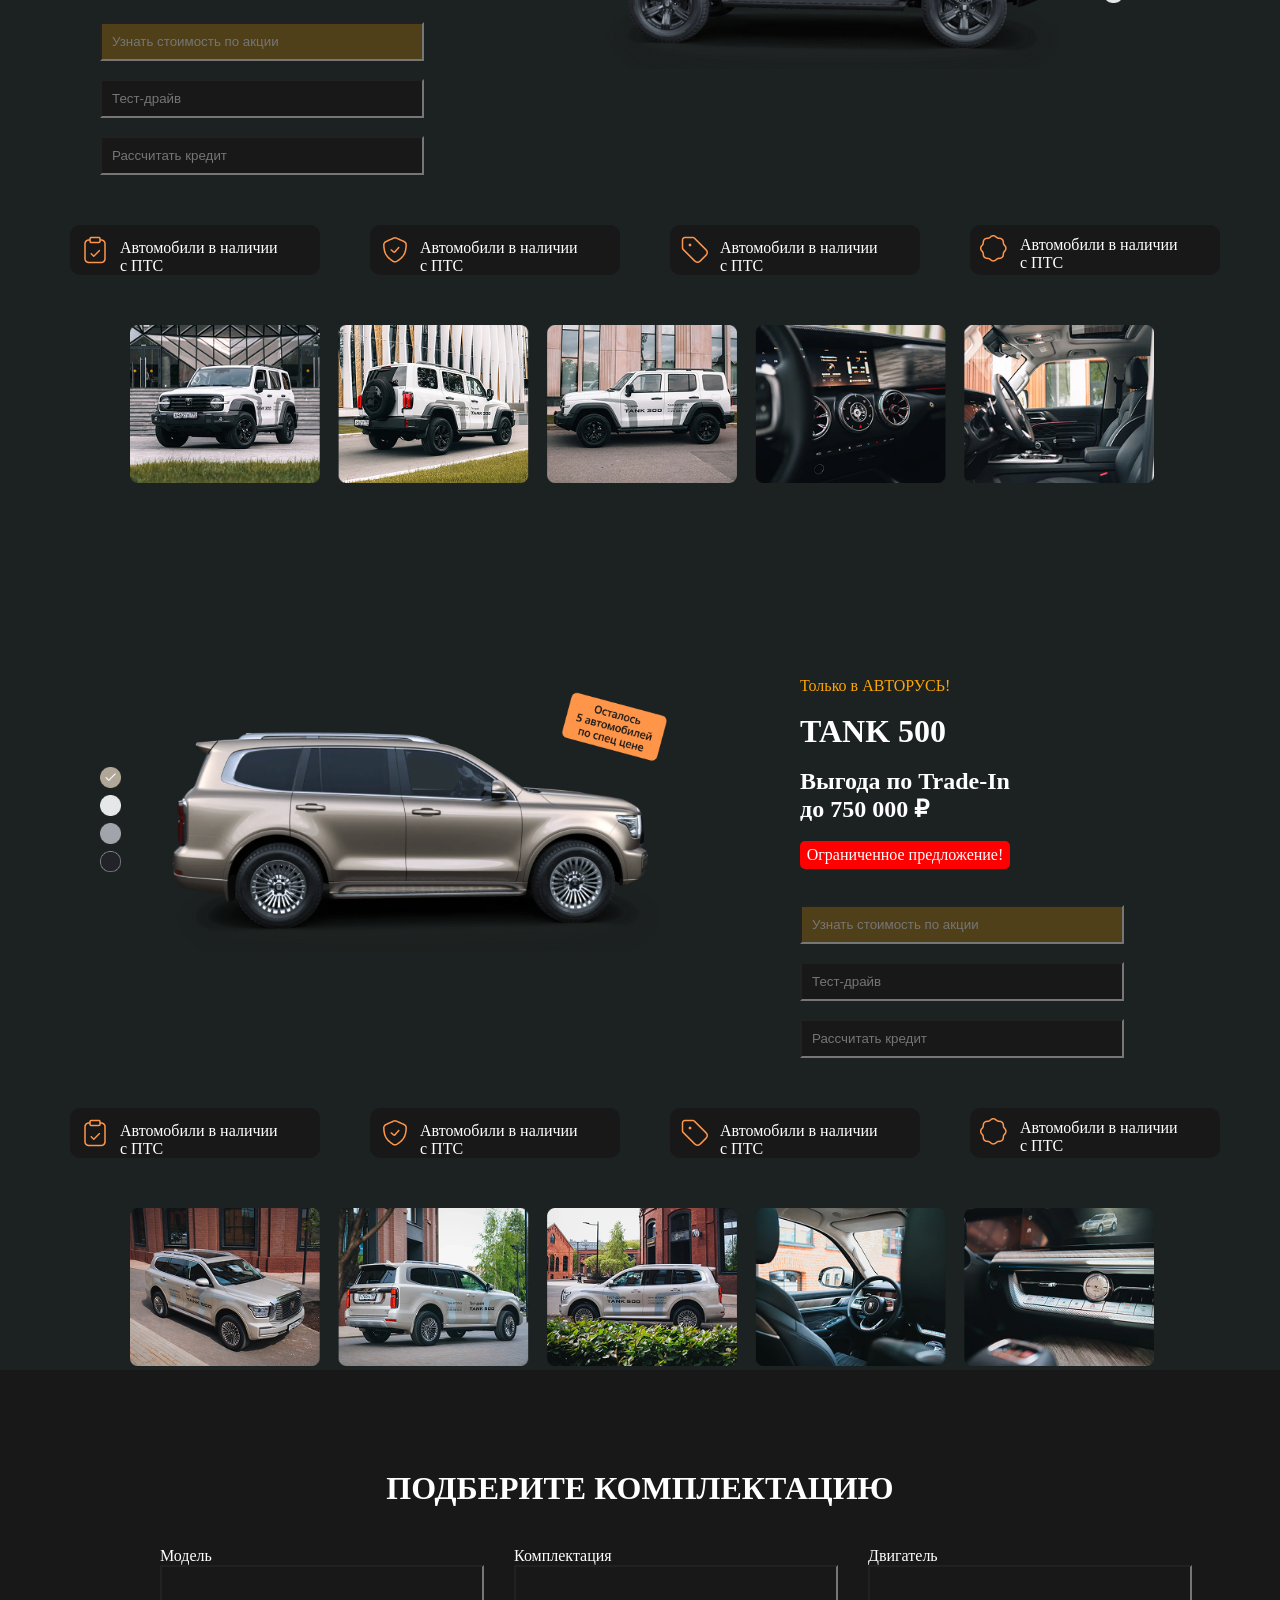
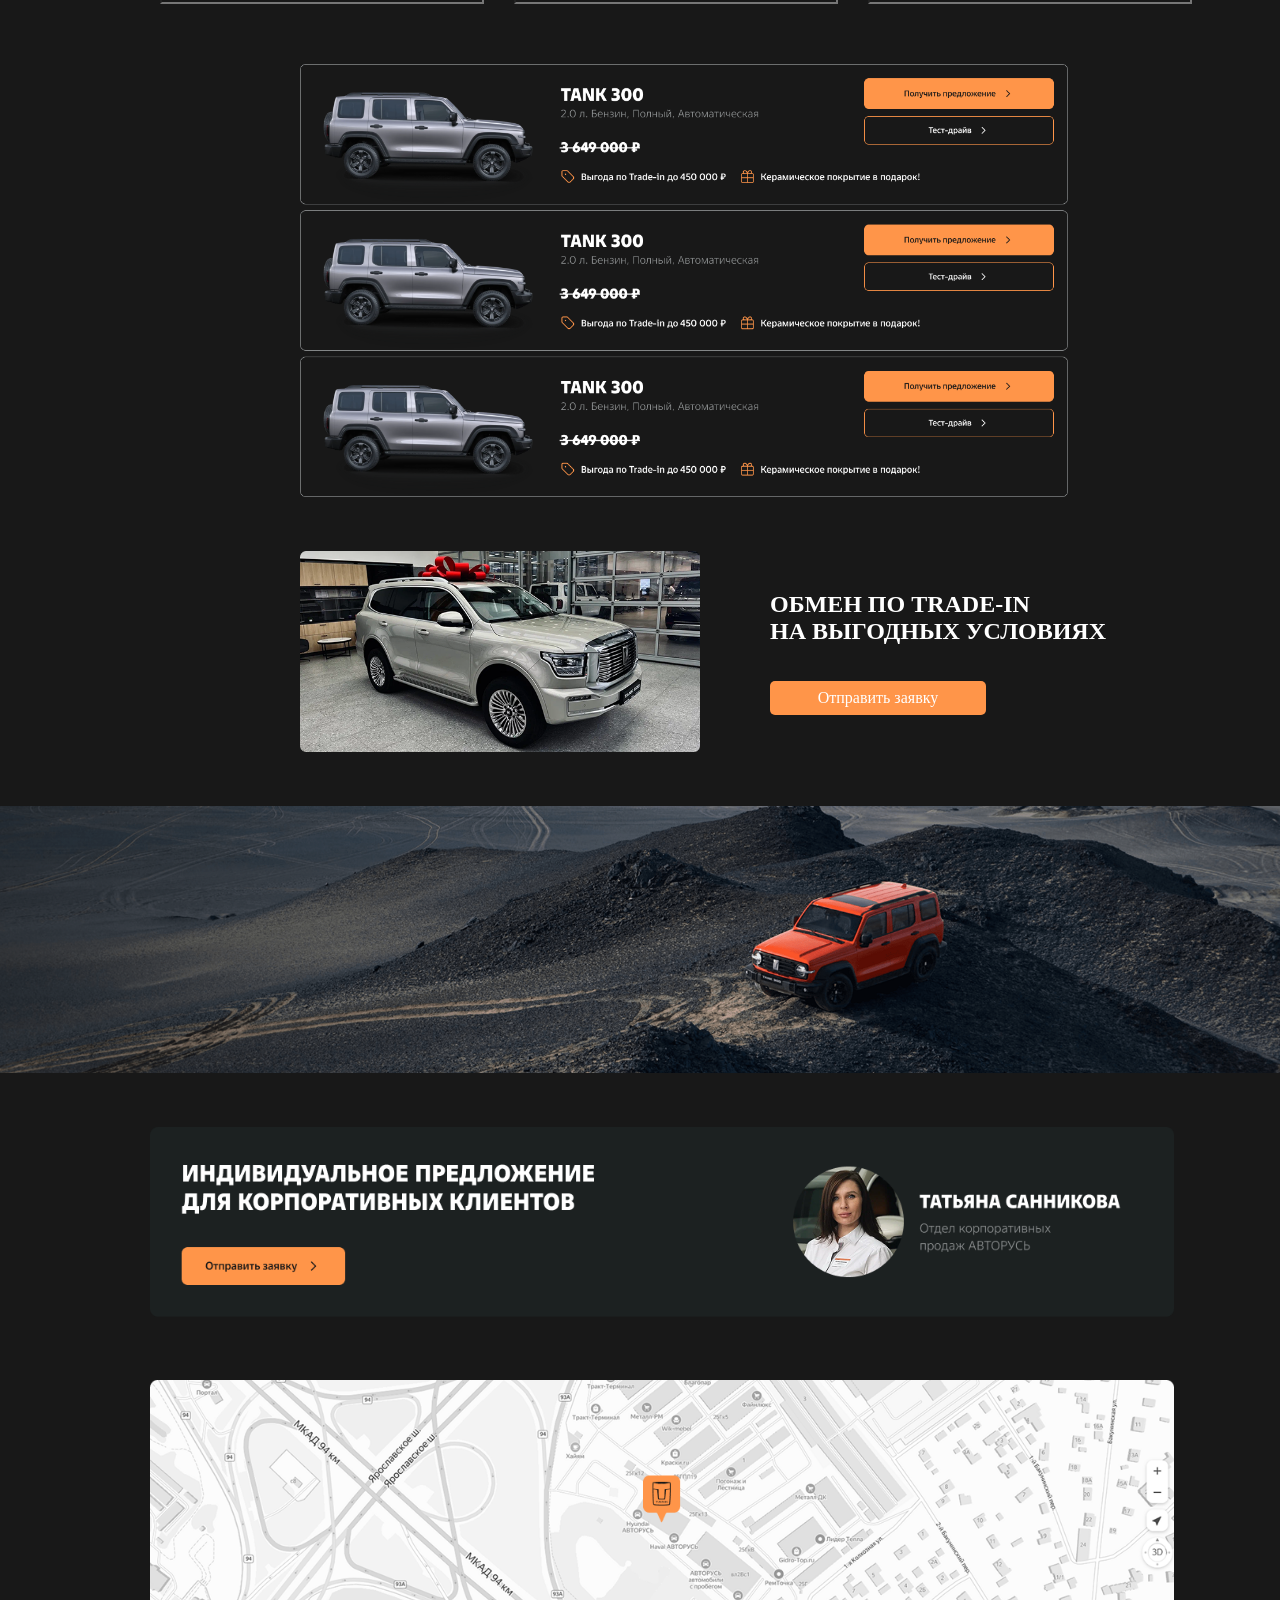
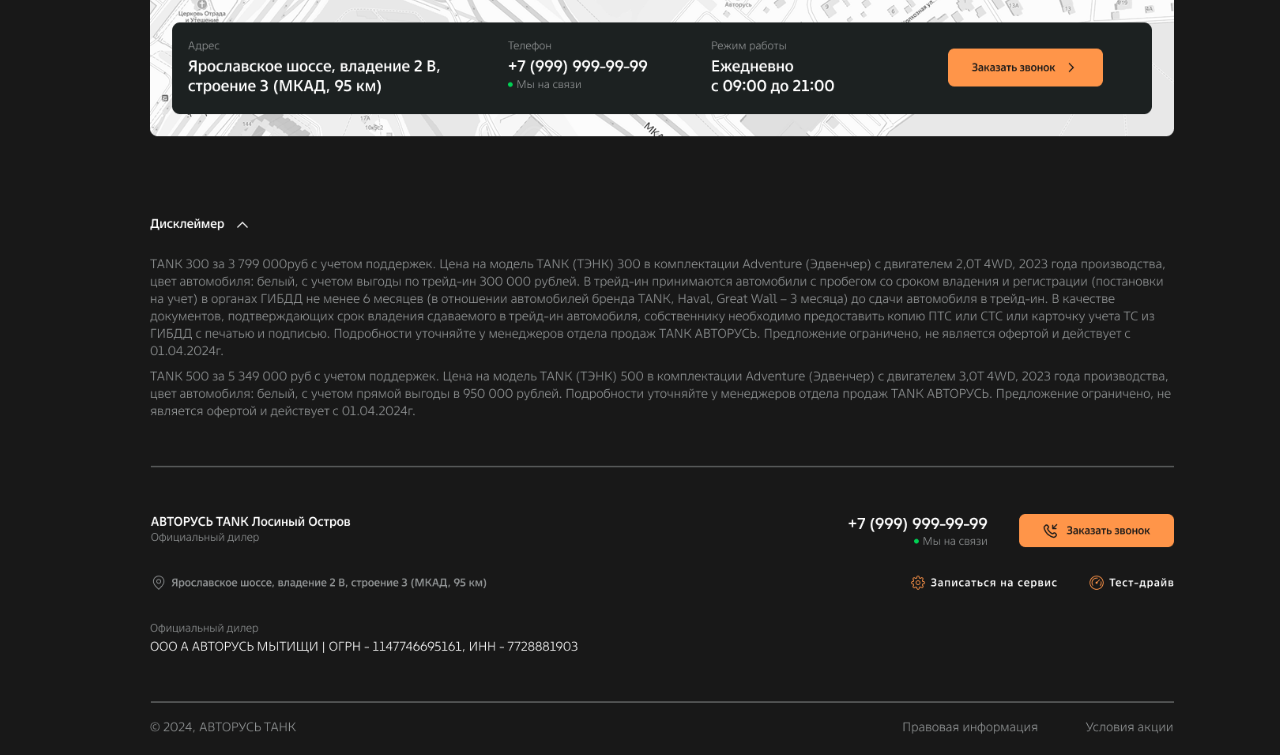
==== commit 1dc17162: "sixth commit" ====
--- a/day5.html
+++ b/day5.html
@@ -202,5 +202,25 @@
     <div>
         <img class="jeep" width="60%" src="./Frame 6234.png" alt="">
     </div>
+    <div class="lexus">
+     <div>
+        <img width="400px" src="./image 290.png" alt="">
+     </div>
+     <div style="margin-top: 40px;">
+        <h2>ОБМЕН ПО TRADE-IN <br>НА ВЫГОДНЫХ УСЛОВИЯХ</h2>
+        <br>
+        <br>
+        <p class="push">Отправить заявку</p>
+     </div>
+    </div>
+    <div>
+        <img class="redcar" width="100%" src="./image 281.png" alt="">
+    </div>
+    <div class="none2">
+        <img style="margin-left: 150px;margin-top: 50px;" width="80%" src="./Group 447.png" alt="">
+    </div>
+    <div class="none3">
+        <img src="./Group 448.png" alt="">
+    </div>
 </body>
 </html>
--- a/day5.css
+++ b/day5.css
@@ -170,7 +170,34 @@
     margin-top: 60px;
     margin-left: 300px;
 }
-
+.lexus
+{
+    display: flex;
+    margin-top: 50px;
+    margin-left: 300px;
+    gap: 70px;
+}
+.push
+{
+    background-color: #FF9549;
+    color: white;
+    border-radius: 5px;
+    text-align: center;
+    padding: 8px;
+    width: 200px;
+}
+.redcar
+{
+    margin-top: 50px;
+}
+.none2
+{
+    display: block;
+}
+.none3
+{
+    display: none;
+}
 
 
 
@@ -282,4 +309,21 @@
         width: 380px;
         margin-left: -0;
     }
+    .lexus
+    {
+        display: block;
+        margin-left: 10px;
+        width: 300px;
+    }
+    .none2
+    {
+        display: none;
+    }
+    .none3
+    {
+        display: block;
+        margin: 30px;
+        margin-top: 100px;
+    }
+
 }
